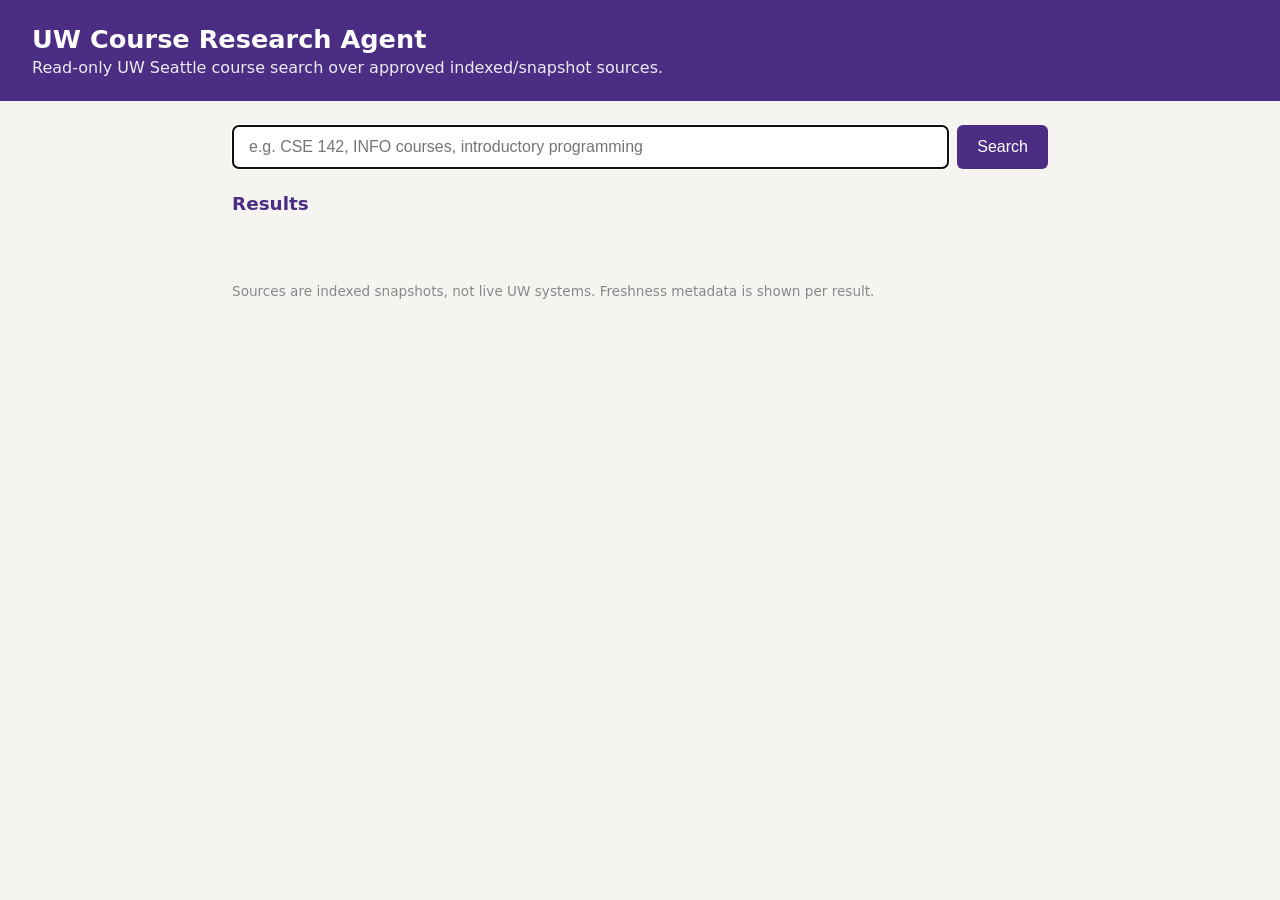
==== courseagent/web/index.html @ b96af837 "Implement LangGraph course research agent (full MVP) Python 3.11+ / LangGraph / FastAPI / Typer / SQ" ====
<!DOCTYPE html>
<html lang="en">
<head>
  <meta charset="UTF-8" />
  <meta name="viewport" content="width=device-width, initial-scale=1.0" />
  <title>UW Course Research Agent</title>
  <link rel="stylesheet" href="styles.css" />
</head>
<body>
  <header>
    <h1>UW Course Research Agent</h1>
    <p class="subtitle">Read-only UW Seattle course search over approved indexed/snapshot sources.</p>
  </header>

  <main>
    <section class="search-box">
      <input id="query" type="text" placeholder="e.g. CSE 142, INFO courses, introductory programming" autofocus />
      <button id="search-btn">Search</button>
    </section>

    <section id="limitations" class="limitation-banner" hidden></section>

    <section id="results" class="results">
      <h2>Results</h2>
      <div id="results-list"></div>
    </section>
  </main>

  <footer>
    <p>Sources are indexed snapshots, not live UW systems. Freshness metadata is shown per result.</p>
  </footer>

  <script src="app.js"></script>
</body>
</html>
---- courseagent/web/styles.css ----
/* UW Course Research Agent styles */

:root {
  --purple: #4b2e83;
  --gold: #b7a57a;
  --gray: #444;
  --light: #f5f4f1;
  --border: #ddd;
}

* { box-sizing: border-box; }

body {
  margin: 0;
  font-family: system-ui, -apple-system, Segoe UI, Roboto, sans-serif;
  color: var(--gray);
  background: var(--light);
}

header {
  background: var(--purple);
  color: #fff;
  padding: 1.5rem 2rem;
}

header h1 { margin: 0; font-size: 1.6rem; }
.subtitle { margin: 0.25rem 0 0; opacity: 0.9; }

main { max-width: 880px; margin: 0 auto; padding: 1.5rem 2rem; }

.search-box { display: flex; gap: 0.5rem; margin-bottom: 1.5rem; }

.search-box input {
  flex: 1;
  padding: 0.75rem 1rem;
  font-size: 1rem;
  border: 1px solid var(--border);
  border-radius: 6px;
}

.search-box button {
  padding: 0.75rem 1.25rem;
  font-size: 1rem;
  background: var(--purple);
  color: #fff;
  border: none;
  border-radius: 6px;
  cursor: pointer;
}

.search-box button:hover { opacity: 0.9; }

.limitation-banner {
  background: #fff7e0;
  border: 1px solid #e0c97a;
  padding: 0.75rem 1rem;
  border-radius: 6px;
  margin-bottom: 1rem;
}

.limitation-banner ul { margin: 0; padding-left: 1.25rem; }

.results h2 { font-size: 1.15rem; color: var(--purple); }

.card {
  background: #fff;
  border: 1px solid var(--border);
  border-radius: 8px;
  padding: 1rem 1.25rem;
  margin-bottom: 1rem;
}

.card h3 { margin: 0 0 0.25rem; color: var(--purple); }

.card .meta { color: #666; font-size: 0.9rem; margin-bottom: 0.5rem; }

.card .description { margin: 0.5rem 0; }

.citation {
  border-top: 1px solid var(--border);
  margin-top: 0.75rem;
  padding-top: 0.5rem;
  font-size: 0.82rem;
  color: #555;
}

.citation a { color: var(--purple); word-break: break-all; }

.freshness { font-size: 0.8rem; color: #777; margin-top: 0.4rem; }

footer {
  max-width: 880px;
  margin: 0 auto;
  padding: 1rem 2rem 2rem;
  color: #888;
  font-size: 0.85rem;
}
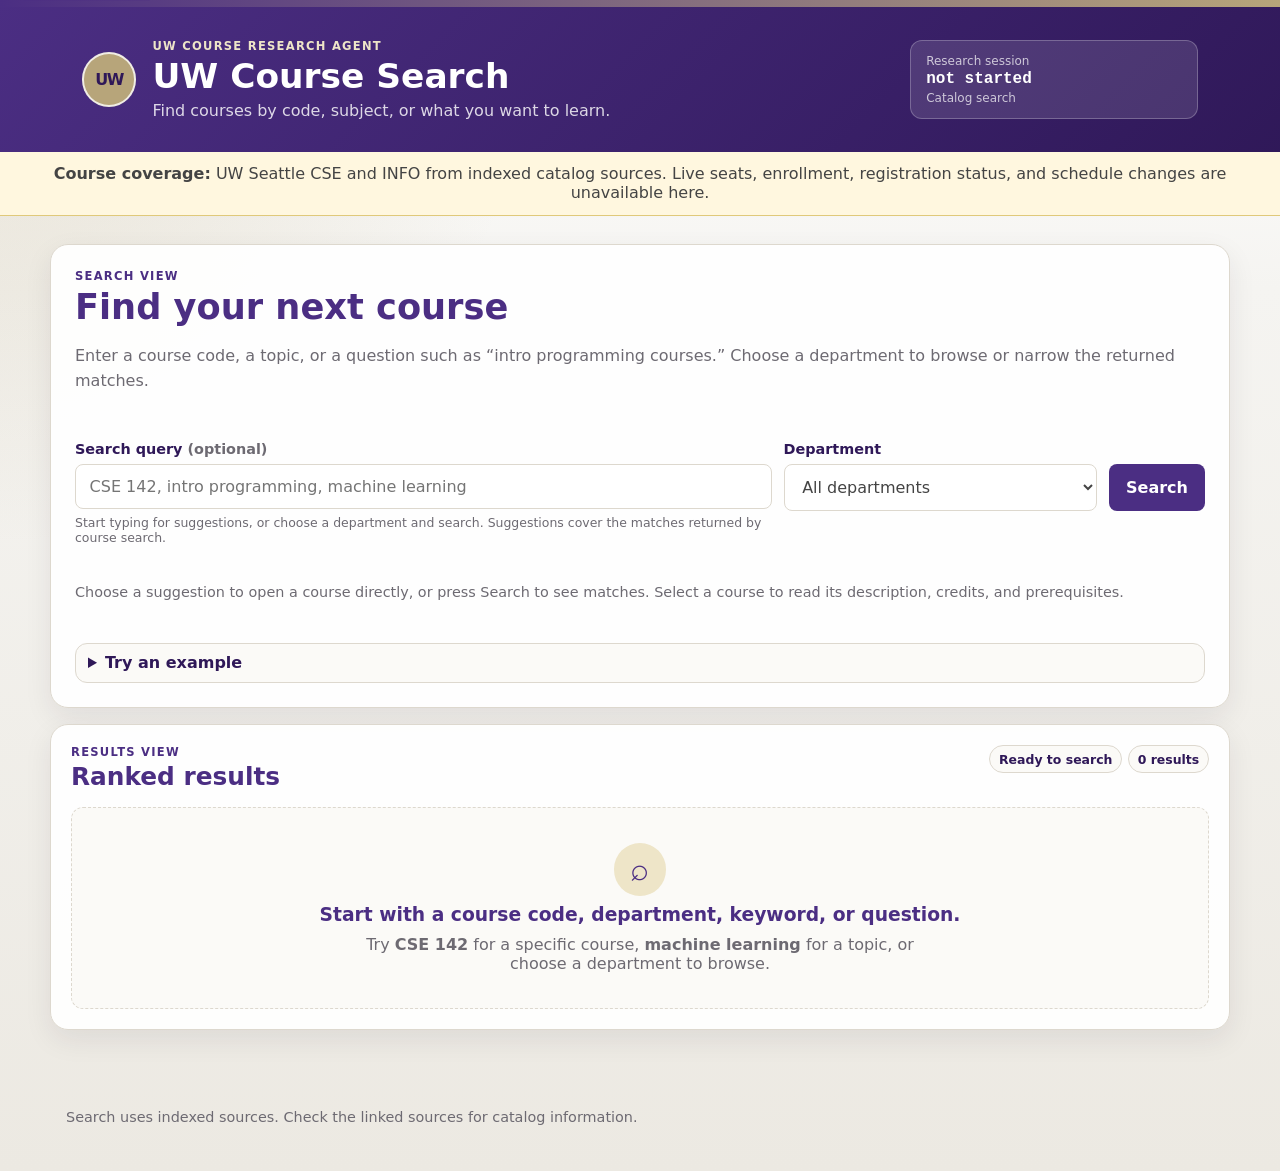
==== commit 21d2249e: "Implement approved course search UI with real API integration" ====
--- a/courseagent/web/index.html
+++ b/courseagent/web/index.html
@@ -1,33 +1,133 @@
-<!DOCTYPE html>
+<!doctype html>
 <html lang="en">
 <head>
-  <meta charset="UTF-8" />
-  <meta name="viewport" content="width=device-width, initial-scale=1.0" />
-  <title>UW Course Research Agent</title>
+  <meta charset="utf-8" />
+  <meta name="viewport" content="width=device-width, initial-scale=1" />
+  <title>UW Course Search</title>
   <link rel="stylesheet" href="styles.css" />
 </head>
 <body>
-  <header>
-    <h1>UW Course Research Agent</h1>
-    <p class="subtitle">Read-only UW Seattle course search over approved indexed/snapshot sources.</p>
+  <a class="skip-link" href="#main">Skip to search</a>
+
+  <header class="site-header">
+    <div class="uw-line" aria-hidden="true"></div>
+    <div class="site-header__inner">
+      <div class="brand-block">
+        <div class="brand-mark" aria-hidden="true">UW</div>
+        <div>
+          <p class="eyebrow">UW Course Research Agent</p>
+          <h1>UW Course Search</h1>
+          <p class="subtitle">Find courses by code, subject, or what you want to learn.</p>
+        </div>
+      </div>
+      <div class="session-card" aria-label="Research session">
+        <span class="session-card__label">Research session</span>
+        <strong id="workflow-id">not started</strong>
+        <span id="state-ref">Catalog search</span>
+      </div>
+    </div>
   </header>
 
-  <main>
-    <section class="search-box">
-      <input id="query" type="text" placeholder="e.g. CSE 142, INFO courses, introductory programming" autofocus />
-      <button id="search-btn">Search</button>
+  <div class="snapshot-banner" role="note" aria-label="Course search coverage">
+    <strong>Course coverage:</strong> UW Seattle CSE and INFO from indexed catalog sources. Live seats, enrollment, registration status, and schedule changes are unavailable here.
+  </div>
+
+  <main id="main" class="page-shell">
+    <section class="hero-card" aria-labelledby="search-heading">
+      <div class="hero-card__copy">
+        <p class="eyebrow">Search view</p>
+        <h2 id="search-heading">Find your next course</h2>
+        <p>
+          Enter a course code, a topic, or a question such as “intro programming courses.” Choose a department to browse or narrow the returned matches.
+        </p>
+      </div>
+
+      <form id="search-form" class="search-form" aria-describedby="search-help">
+        <div class="field field--query">
+          <label for="query-input"><span>Search query <em>(optional)</em></span></label>
+          <input id="query-input" name="query" type="search" autocomplete="off" placeholder="CSE 142, intro programming, machine learning" aria-describedby="typeahead-help" aria-controls="typeahead-list" aria-expanded="false" />
+          <small id="typeahead-help">Start typing for suggestions, or choose a department and search. Suggestions cover the matches returned by course search.</small>
+          <div id="typeahead-list" class="typeahead-list" aria-label="Course suggestions" hidden></div>
+        </div>
+        <label class="field" for="department-filter">
+          <span>Department</span>
+          <select id="department-filter" name="department">
+            <option value="">All departments</option>
+            <option value="CSE">CSE</option>
+            <option value="INFO">INFO</option>
+          </select>
+        </label>
+        <button class="primary-button" type="submit">Search</button>
+      </form>
+      <p id="search-help" class="help-text">Choose a suggestion to open a course directly, or press Search to see matches. Select a course to read its description, credits, and prerequisites.</p>
+
+      <details class="scenario-shortcuts">
+        <summary>Try an example</summary>
+        <div class="example-row" aria-label="Example searches">
+          <button type="button" class="example-chip" data-query="CSE 142">Exact: CSE 142</button>
+          <button type="button" class="example-chip" data-query="CSE">Department: CSE</button>
+          <button type="button" class="example-chip" data-query="intro programming courses">Natural language</button>
+          <button type="button" class="example-chip" data-query="machine learning">Keyword</button>
+        </div>
+      </details>
     </section>
 
-    <section id="limitations" class="limitation-banner" hidden></section>
 
-    <section id="results" class="results">
-      <h2>Results</h2>
-      <div id="results-list"></div>
+    <section id="status-region" class="status-region" aria-live="polite" aria-atomic="true"></section>
+
+    <section id="limitations" class="status-message warning" aria-label="Search limitations" hidden></section>
+    <details id="debug-session" hidden><summary>Development session</summary><code id="debug-workflow"></code></details>
+
+    <section id="loading-state" class="loading-state" hidden role="status" aria-label="Searching courses">
+      <div class="loader-card">
+        <span class="spinner" aria-hidden="true"></span>
+        <div>
+          <strong>Searching courses…</strong>
+          <p>Finding courses that match your search.</p>
+        </div>
+      </div>
+      <div class="skeleton-grid" aria-hidden="true">
+        <div class="skeleton-card"></div>
+        <div class="skeleton-card"></div>
+        <div class="skeleton-card"></div>
+      </div>
     </section>
+
+    <div id="runtime-grid" class="runtime-grid">
+      <section class="panel results-panel" aria-labelledby="results-heading">
+        <div class="panel-header">
+          <div>
+            <p class="eyebrow">Results view</p>
+            <h2 id="results-heading" tabindex="-1">Ranked results</h2>
+          </div>
+          <div class="answer-meta" aria-label="Current response metadata">
+            <span id="answer-type" class="pill">Ready to search</span>
+            <span id="result-count" class="pill">0 results</span>
+          </div>
+        </div>
+        <div id="results-list" class="results-list" role="list"></div>
+        <div id="empty-state" class="empty-state">
+          <div class="empty-icon" aria-hidden="true">⌕</div>
+          <h3>Start with a course code, department, keyword, or question.</h3>
+          <p>Try <strong>CSE 142</strong> for a specific course, <strong>machine learning</strong> for a topic, or choose a department to browse.</p>
+        </div>
+      </section>
+
+      <aside class="panel detail-panel" aria-labelledby="detail-heading" hidden>
+        <div class="panel-header panel-header--tight">
+          <div>
+            <p class="eyebrow">Course detail view</p>
+            <h2 id="detail-heading" tabindex="-1">Course detail</h2>
+          </div>
+          <span id="detail-route" class="route-pill">Course evidence</span>
+        </div>
+        <div id="detail-body" class="detail-body"></div>
+      </aside>
+    </div>
   </main>
 
-  <footer>
-    <p>Sources are indexed snapshots, not live UW systems. Freshness metadata is shown per result.</p>
+  <footer class="site-footer">
+    <p>Search uses indexed sources. Check the linked sources for catalog information.</p>
   </footer>
 
   <script src="app.js"></script>
--- a/courseagent/web/styles.css
+++ b/courseagent/web/styles.css
@@ -1,97 +1,445 @@
-/* UW Course Research Agent styles */
+/* UW Course Search
+   Derived from product styling in courseagent/web/styles.css: UW purple/gold,
+   warm light background, bordered cards, and plain system typography. */
 
 :root {
   --purple: #4b2e83;
+  --purple-dark: #2f1858;
   --gold: #b7a57a;
+  --gold-soft: #eee5c8;
   --gray: #444;
+  --muted: #6d6a72;
   --light: #f5f4f1;
-  --border: #ddd;
-}
-
-* { box-sizing: border-box; }
+  --surface: #ffffff;
+  --surface-2: #fbfaf7;
+  --border: #ddd8ce;
+  --warning-bg: #fff7df;
+  --warning-border: #e0c97a;
+  --danger: #a73535;
+  --success: #216e4e;
+  --info-bg: #eef3ff;
+  --shadow: 0 18px 48px rgba(34, 25, 45, 0.13);
+  --radius-lg: 18px;
+  --radius-md: 12px;
+  --radius-sm: 8px;
+}
+
+*, *::before, *::after { box-sizing: border-box; }
+
+:where(.runtime-grid, .search-form, .result-card__facts) > * { min-width: 0; }
+:where(p, h1, h2, h3, h4, li, dd, dt, blockquote, figcaption, td, th, .pill, .route-pill, code, a) { overflow-wrap: anywhere; }
+:where(img, svg, canvas, iframe) { max-width: 100%; height: auto; }
+
+html { scroll-behavior: smooth; }
 
 body {
   margin: 0;
-  font-family: system-ui, -apple-system, Segoe UI, Roboto, sans-serif;
+  min-height: 100vh;
+  font-family: system-ui, -apple-system, BlinkMacSystemFont, "Segoe UI", sans-serif;
   color: var(--gray);
-  background: var(--light);
-}
-
-header {
+  background:
+    radial-gradient(circle at top left, rgba(183, 165, 122, 0.28), transparent 34rem),
+    linear-gradient(180deg, #ffffff 0, var(--light) 18rem, #ece9e2 100%);
+}
+
+button, input, select, textarea { font: inherit; }
+button { cursor: pointer; }
+button:disabled { cursor: wait; opacity: 0.7; }
+a { color: var(--purple); }
+code { font-size: 0.92em; background: rgba(75, 46, 131, 0.08); border-radius: 0.35rem; padding: 0.05rem 0.25rem; }
+
+.skip-link {
+  position: fixed;
+  left: 1rem;
+  top: 1rem;
+  transform: translateY(-140%);
   background: var(--purple);
   color: #fff;
-  padding: 1.5rem 2rem;
-}
-
-header h1 { margin: 0; font-size: 1.6rem; }
-.subtitle { margin: 0.25rem 0 0; opacity: 0.9; }
-
-main { max-width: 880px; margin: 0 auto; padding: 1.5rem 2rem; }
-
-.search-box { display: flex; gap: 0.5rem; margin-bottom: 1.5rem; }
-
-.search-box input {
-  flex: 1;
-  padding: 0.75rem 1rem;
-  font-size: 1rem;
-  border: 1px solid var(--border);
-  border-radius: 6px;
-}
-
-.search-box button {
-  padding: 0.75rem 1.25rem;
-  font-size: 1rem;
+  padding: 0.65rem 0.85rem;
+  border-radius: var(--radius-sm);
+  z-index: 100;
+}
+.skip-link:focus { transform: translateY(0); }
+
+.uw-line { height: 0.45rem; background: linear-gradient(90deg, var(--purple), var(--gold)); }
+.site-header {
+  color: #fff;
+  background:
+    linear-gradient(135deg, rgba(75, 46, 131, 0.96), rgba(47, 24, 88, 0.98)),
+    var(--purple);
+  box-shadow: var(--shadow);
+}
+.site-header__inner {
+  max-width: 1180px;
+  margin: 0 auto;
+  padding: clamp(1rem, 3vw, 2rem);
+  display: flex;
+  align-items: center;
+  justify-content: space-between;
+  gap: 1.5rem;
+}
+.brand-block { display: flex; align-items: center; gap: 1rem; min-width: 0; }
+.brand-mark {
+  flex: 0 0 auto;
+  width: 3.4rem;
+  height: 3.4rem;
+  border: 2px solid rgba(255,255,255,0.8);
+  border-radius: 50%;
+  display: grid;
+  place-items: center;
+  color: var(--purple-dark);
+  background: var(--gold);
+  font-weight: 900;
+  letter-spacing: -0.08em;
+}
+.eyebrow {
+  margin: 0 0 0.25rem;
+  color: var(--purple);
+  font-weight: 800;
+  font-size: 0.72rem;
+  text-transform: uppercase;
+  letter-spacing: 0.11em;
+}
+.site-header .eyebrow { color: var(--gold-soft); }
+h1, h2, h3 { color: var(--purple); line-height: 1.12; }
+.site-header h1 { color: #fff; margin: 0; font-size: clamp(1.35rem, 3vw, 2.15rem); }
+.subtitle { margin: 0.3rem 0 0; max-width: 60rem; color: rgba(255,255,255,0.82); }
+.session-card {
+  background: rgba(255,255,255,0.12);
+  border: 1px solid rgba(255,255,255,0.24);
+  border-radius: var(--radius-md);
+  padding: 0.8rem 0.95rem;
+  min-width: min(100%, 18rem);
+}
+.session-card__label, .session-card span:last-child {
+  display: block;
+  color: rgba(255,255,255,0.72);
+  font-size: 0.75rem;
+}
+.session-card strong { display: block; margin: 0.15rem 0; font-family: ui-monospace, SFMono-Regular, Menlo, Consolas, monospace; color: #fff; }
+
+.snapshot-banner {
+  background: var(--warning-bg);
+  border-bottom: 1px solid var(--warning-border);
+  padding: 0.8rem clamp(1rem, 4vw, 2rem);
+  text-align: center;
+}
+
+.page-shell {
+  width: min(1180px, calc(100% - 2rem));
+  margin: 0 auto;
+  padding: clamp(1rem, 2.2vw, 2rem) 0 3rem;
+}
+.hero-card, .panel {
+  background: rgba(255,255,255,0.94);
+  border: 1px solid var(--border);
+  border-radius: var(--radius-lg);
+  box-shadow: 0 10px 28px rgba(34, 25, 45, 0.08);
+}
+.hero-card {
+  padding: clamp(1rem, 2.5vw, 1.5rem);
+  display: grid;
+  grid-template-columns: minmax(0, 1fr);
+  gap: clamp(1rem, 3vw, 1.8rem);
+  align-items: start;
+}
+.hero-card__copy h2 { margin: 0; font-size: clamp(1.7rem, 3vw, 2.2rem); }
+.hero-card__copy p:not(.eyebrow) { color: var(--muted); line-height: 1.6; }
+
+.search-form {
+  display: grid;
+  grid-template-columns: minmax(0, 1fr) minmax(0, 0.45fr) minmax(6rem, auto);
+  gap: 0.75rem;
+  align-items: start;
+}
+.field { display: grid; gap: 0.35rem; position: relative; }
+.field > span, .field > label { line-height: 1.25rem; }
+.field > label { font-size: 0.9rem; }
+.field span, fieldset legend { font-weight: 750; color: var(--purple-dark); font-size: 0.9rem; }
+.field span em { color: var(--muted); font-style: normal; font-weight: 650; }
+.field small { color: var(--muted); font-size: 0.78rem; }
+.field input, .field select, .field textarea, select, input, textarea {
+  width: 100%;
+  border: 1px solid var(--border);
+  border-radius: var(--radius-sm);
+  background: #fff;
+  color: var(--gray);
+  padding: 0.74rem 0.85rem;
+}
+.field textarea { resize: vertical; }
+.typeahead-list {
+  position: absolute;
+  z-index: 20;
+  top: calc(100% + 0.2rem);
+  left: 0;
+  right: 0;
+  display: grid;
+  gap: 0.25rem;
+  padding: 0.45rem;
+  background: #fff;
+  border: 1px solid var(--border);
+  border-radius: var(--radius-md);
+  box-shadow: 0 14px 30px rgba(34, 25, 45, 0.14);
+}
+.typeahead-list[hidden] { display: none; }
+.typeahead-option {
+  width: 100%;
+  border: 0;
+  border-radius: var(--radius-sm);
+  background: var(--surface-2);
+  color: var(--gray);
+  padding: 0.55rem 0.65rem;
+  text-align: left;
+}
+.typeahead-option strong { color: var(--purple-dark); }
+.typeahead-option span { display: block; color: var(--muted); font-size: 0.82rem; font-weight: 500; }
+.typeahead-option:hover,
+.typeahead-option:focus-visible { background: var(--gold-soft); }
+.field input:focus, .field select:focus, .field textarea:focus, button:focus-visible, summary:focus-visible, a:focus-visible {
+  outline: 3px solid rgba(183, 165, 122, 0.82);
+  outline-offset: 2px;
+}
+.primary-button, .secondary-button, .example-chip, .result-card, .link-button {
+  border: 0;
+  border-radius: var(--radius-sm);
+  transition: transform 160ms ease, box-shadow 160ms ease, background 160ms ease;
+}
+.primary-button {
+  min-height: 2.95rem;
+  margin-top: 1.6rem;
   background: var(--purple);
   color: #fff;
-  border: none;
-  border-radius: 6px;
+  padding: 0.75rem 1rem;
+  font-weight: 800;
+}
+.primary-button:hover, .secondary-button:hover, .example-chip:hover, .result-card:hover { transform: translateY(-1px); }
+.secondary-button {
+  background: var(--gold-soft);
+  color: var(--purple-dark);
+  border: 1px solid var(--gold);
+  padding: 0.68rem 0.9rem;
+  font-weight: 750;
+}
+.help-text { color: var(--muted); font-size: 0.9rem; margin: 0.65rem 0 0; }
+.strong-note { font-weight: 700; color: var(--danger); }
+.scenario-shortcuts {
+  margin-top: 0.9rem;
+  border: 1px solid var(--border);
+  border-radius: var(--radius-md);
+  background: var(--surface-2);
+  padding: 0.6rem 0.75rem;
+}
+.scenario-shortcuts summary {
   cursor: pointer;
-}
-
-.search-box button:hover { opacity: 0.9; }
-
-.limitation-banner {
-  background: #fff7e0;
-  border: 1px solid #e0c97a;
-  padding: 0.75rem 1rem;
-  border-radius: 6px;
+  font-weight: 850;
+  color: var(--purple-dark);
+}
+.example-row { display: flex; flex-wrap: wrap; gap: 0.45rem; margin-top: 0.75rem; }
+.example-chip {
+  background: var(--surface-2);
+  border: 1px solid var(--border);
+  color: var(--purple);
+  padding: 0.45rem 0.65rem;
+  font-weight: 700;
+}
+.example-chip.warning { color: var(--danger); background: #fff4ed; border-color: #e9b58f; }
+
+.status-region { min-height: 0; }
+.status-message {
+  margin: 0 0 1rem;
+  padding: 0.85rem 1rem;
+  border-radius: var(--radius-md);
+  border: 1px solid var(--border);
+  background: var(--info-bg);
+}
+.status-message.warning { background: var(--warning-bg); border-color: var(--warning-border); }
+.status-message.error { background: #fff0f0; border-color: #e2aaaa; color: var(--danger); }
+.status-message.success { background: #ecf8f1; border-color: #a8d8bf; color: var(--success); }
+
+.loading-state { margin-bottom: 1rem; }
+.loader-card {
+  display: flex;
+  gap: 0.9rem;
+  align-items: center;
+  background: #fff;
+  border: 1px solid var(--border);
+  border-radius: var(--radius-md);
+  padding: 1rem;
+  box-shadow: 0 8px 20px rgba(34, 25, 45, 0.08);
+}
+.loader-card p { margin: 0.2rem 0 0; color: var(--muted); }
+.spinner {
+  width: 2.2rem;
+  height: 2.2rem;
+  border-radius: 50%;
+  border: 4px solid var(--gold-soft);
+  border-top-color: var(--purple);
+  animation: spin 900ms linear infinite;
+}
+@keyframes spin { to { transform: rotate(360deg); } }
+.skeleton-grid { display: grid; grid-template-columns: repeat(3, minmax(0, 1fr)); gap: 0.8rem; margin-top: 0.8rem; }
+.skeleton-card {
+  height: 6.5rem;
+  border-radius: var(--radius-md);
+  background: linear-gradient(90deg, #f3f0e7, #ffffff, #f3f0e7);
+  background-size: 200% 100%;
+  animation: shimmer 1.4s ease-in-out infinite;
+  border: 1px solid var(--border);
+}
+@keyframes shimmer { 0% { background-position: 0% 0; } 100% { background-position: -200% 0; } }
+
+.runtime-grid {
+  display: grid;
+  grid-template-columns: minmax(0, 1fr);
+  gap: 1rem;
+  align-items: start;
+}
+.runtime-grid.detail-open {
+  grid-template-columns: minmax(0, 1.08fr) minmax(22rem, 0.92fr);
+}
+.panel { padding: clamp(1rem, 2vw, 1.25rem); }
+.panel-header {
+  display: flex;
+  align-items: flex-start;
+  justify-content: space-between;
+  gap: 1rem;
   margin-bottom: 1rem;
 }
-
-.limitation-banner ul { margin: 0; padding-left: 1.25rem; }
-
-.results h2 { font-size: 1.15rem; color: var(--purple); }
-
-.card {
+.panel-header h2 { margin: 0; font-size: clamp(1.25rem, 2vw, 1.55rem); }
+.panel-header--tight { margin-bottom: 0.7rem; }
+.answer-meta { display: flex; flex-wrap: wrap; gap: 0.35rem; justify-content: flex-end; }
+.pill, .route-pill {
+  display: inline-flex;
+  align-items: center;
+  gap: 0.25rem;
+  min-height: 1.75rem;
+  border-radius: 999px;
+  border: 1px solid var(--border);
+  background: var(--surface-2);
+  color: var(--purple-dark);
+  padding: 0.28rem 0.55rem;
+  font-size: 0.78rem;
+  font-weight: 750;
+}
+.route-pill { font-weight: 850; }
+.results-list { display: grid; gap: 0.75rem; }
+.result-card {
+  width: 100%;
+  text-align: left;
   background: #fff;
   border: 1px solid var(--border);
-  border-radius: 8px;
-  padding: 1rem 1.25rem;
-  margin-bottom: 1rem;
-}
-
-.card h3 { margin: 0 0 0.25rem; color: var(--purple); }
-
-.card .meta { color: #666; font-size: 0.9rem; margin-bottom: 0.5rem; }
-
-.card .description { margin: 0.5rem 0; }
-
-.citation {
-  border-top: 1px solid var(--border);
-  margin-top: 0.75rem;
-  padding-top: 0.5rem;
-  font-size: 0.82rem;
-  color: #555;
-}
-
-.citation a { color: var(--purple); word-break: break-all; }
-
-.freshness { font-size: 0.8rem; color: #777; margin-top: 0.4rem; }
-
-footer {
-  max-width: 880px;
+  padding: 0;
+  color: var(--gray);
+}
+.result-card[aria-current="true"] { border-color: var(--purple); box-shadow: inset 0 0 0 2px rgba(75,46,131,0.18), 0 8px 18px rgba(75,46,131,0.1); }
+.result-card__inner { display: grid; gap: 0.65rem; padding: 1rem; }
+.result-card__top { display: flex; justify-content: space-between; gap: 0.75rem; align-items: flex-start; }
+.result-card h3 { margin: 0; font-size: 1.08rem; }
+.rank-badge { background: var(--purple); color: #fff; border-radius: 999px; padding: 0.25rem 0.5rem; font-weight: 900; min-width: 2.1rem; text-align: center; }
+.result-card__facts { display: flex; flex-wrap: wrap; gap: 0.35rem; }
+.fact-chip { border: 1px solid var(--border); border-radius: 999px; padding: 0.22rem 0.48rem; background: var(--surface-2); font-size: 0.82rem; }
+.result-summary { margin: 0; line-height: 1.48; color: #56515c; }
+.freshness-row { display: flex; flex-wrap: wrap; gap: 0.35rem; color: var(--muted); font-size: 0.78rem; }
+.freshness-row span { border-left: 3px solid var(--gold); padding-left: 0.4rem; }
+.citation-count { color: var(--purple); font-weight: 800; }
+
+.empty-state {
+  border: 1px dashed var(--border);
+  border-radius: var(--radius-md);
+  text-align: center;
+  padding: 2.2rem 1rem;
+  background: var(--surface-2);
+}
+.empty-state[hidden] { display: none; }
+.empty-icon { margin: 0 auto 0.6rem; width: 3.3rem; height: 3.3rem; border-radius: 50%; display: grid; place-items: center; background: var(--gold-soft); color: var(--purple); font-size: 2rem; }
+.empty-state h3 { margin: 0; }
+.empty-state p { max-width: 36rem; margin: 0.55rem auto 0; color: var(--muted); }
+
+.detail-panel { position: sticky; top: 1rem; }
+.detail-body { display: grid; gap: 0.9rem; }
+.detail-placeholder { color: var(--muted); background: var(--surface-2); border: 1px dashed var(--border); border-radius: var(--radius-md); padding: 1rem; }
+.detail-loading { display: flex; align-items: center; gap: 0.75rem; color: var(--muted); }
+.course-title-block { border-bottom: 1px solid var(--border); padding-bottom: 0.8rem; }
+.course-title-block h3 { margin: 0; font-size: 1.45rem; }
+.course-title-block p { margin: 0.35rem 0 0; color: var(--muted); }
+.fact-list { display: grid; gap: 0.7rem; }
+.fact-row {
+  border: 1px solid var(--border);
+  border-radius: var(--radius-md);
+  background: #fff;
+  padding: 0.85rem;
+}
+.fact-row__header { display: flex; justify-content: space-between; gap: 0.7rem; align-items: center; margin-bottom: 0.35rem; }
+.fact-row dt { font-weight: 850; color: var(--purple-dark); }
+.fact-row dd { margin: 0; color: #4f4b55; line-height: 1.45; }
+.unavailable { color: var(--danger); font-weight: 750; }
+.link-button {
+  background: transparent;
+  color: var(--purple);
+  border: 1px solid rgba(75,46,131,0.28);
+  padding: 0.28rem 0.45rem;
+  font-size: 0.78rem;
+  font-weight: 800;
+}
+.citation-panel { display: grid; gap: 0.6rem; }
+.citation-panel h4 { margin: 0.5rem 0 0; color: var(--purple); }
+details.citation-detail {
+  border: 1px solid var(--border);
+  border-radius: var(--radius-md);
+  background: var(--surface-2);
+  overflow: hidden;
+}
+details.citation-detail[open] { background: #fff; border-color: rgba(75,46,131,0.42); }
+details.citation-detail summary {
+  list-style-position: inside;
+  padding: 0.75rem 0.9rem;
+  font-weight: 800;
+  color: var(--purple-dark);
+  cursor: pointer;
+}
+.citation-detail__body { padding: 0 0.9rem 0.9rem; color: #514d57; }
+.citation-detail__body blockquote { margin: 0.55rem 0; padding-left: 0.8rem; border-left: 3px solid var(--gold); }
+.meta-grid { display: grid; grid-template-columns: repeat(2, minmax(0, 1fr)); gap: 0.45rem; font-size: 0.82rem; color: var(--muted); }
+.meta-grid span { display: block; font-weight: 800; color: var(--purple-dark); }
+
+.site-footer {
+  max-width: 1180px;
   margin: 0 auto;
-  padding: 1rem 2rem 2rem;
-  color: #888;
-  font-size: 0.85rem;
-}
+  padding: 1rem 1rem 2rem;
+  color: var(--muted);
+  font-size: 0.9rem;
+}
+
+@media (max-width: 980px) {
+  .site-header__inner, .hero-card { grid-template-columns: 1fr; }
+  .site-header__inner { align-items: stretch; }
+  .hero-card { display: grid; }
+  .search-form { grid-template-columns: minmax(0, 1fr); }
+  .field--query { grid-column: 1 / -1; }
+  .primary-button { grid-column: 1 / -1; margin-top: 0; }
+  .runtime-grid, .runtime-grid.detail-open { grid-template-columns: minmax(0, 1fr); }
+  .detail-panel { position: static; }
+}
+
+@media (max-width: 720px) {
+  .page-shell { width: min(100% - 1rem, 1180px); }
+  .site-header__inner { padding: 1rem; flex-direction: column; }
+  .brand-block { align-items: flex-start; }
+  .brand-mark { width: 2.8rem; height: 2.8rem; font-size: 0.9rem; }
+  .search-form { grid-template-columns: 1fr; }
+  .panel-header { display: grid; }
+  .answer-meta { justify-content: start; }
+  .skeleton-grid { grid-template-columns: 1fr; }
+  .meta-grid { grid-template-columns: 1fr; }
+}
+
+@media (prefers-reduced-motion: reduce) {
+  html { scroll-behavior: auto; }
+  *, *::before, *::after { animation-duration: 0.001ms !important; animation-iteration-count: 1 !important; transition-duration: 0.001ms !important; }
+}
+
+[hidden] { display: none !important; }
+.hero-card { margin-bottom: 1rem; }
+#debug-session { margin-bottom: 1rem; }
+.typeahead-option { overflow-wrap: anywhere; }
+.result-card__top strong { display: block; color: var(--purple); font-size: 1.08rem; }
